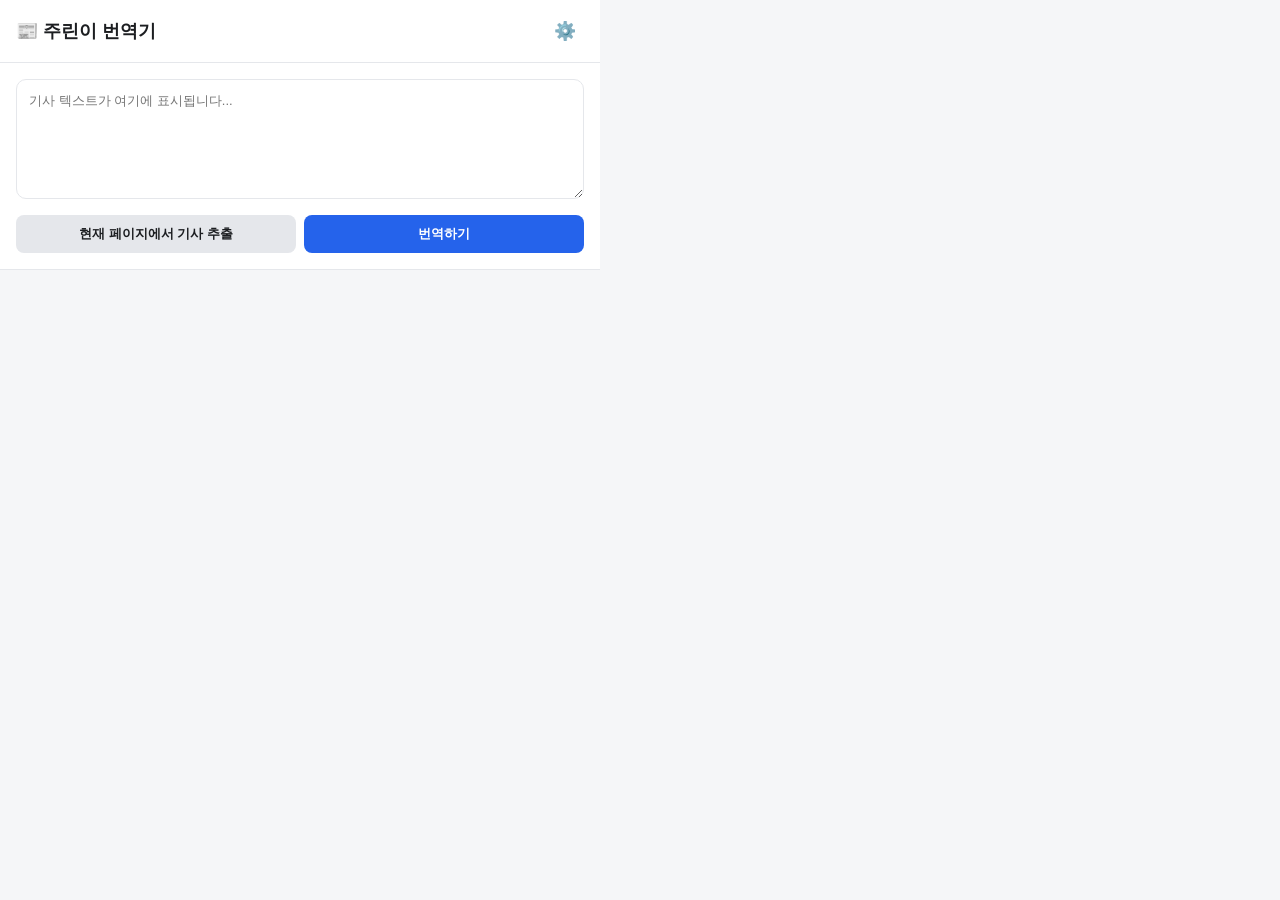
==== extension/popup.html @ 5e44c11f "Add Chrome/Edge browser extension for news translation Create full-featured extension allowing users" ====
<!DOCTYPE html>
<html lang="ko">
<head>
  <meta charset="UTF-8">
  <meta name="viewport" content="width=device-width, initial-scale=1.0">
  <title>주린이 뉴스 번역기</title>
  <link rel="stylesheet" href="popup.css">
</head>
<body>
  <div class="container">
    <div class="header">
      <h1>📰 주린이 번역기</h1>
      <div class="settings">
        <button id="settings-btn" class="settings-btn" title="설정">⚙️</button>
      </div>
    </div>

    <!-- 설정 패널 -->
    <div id="settings-panel" class="settings-panel" hidden>
      <div class="setting-item">
        <label>API 주소:</label>
        <input type="text" id="api-url" placeholder="https://api.example.com">
      </div>
      <div class="setting-item">
        <label>API 키:</label>
        <input type="password" id="api-key" placeholder="sk-...">
      </div>
      <div class="setting-actions">
        <button id="save-settings" class="btn btn-primary">저장</button>
        <button id="cancel-settings" class="btn btn-secondary">취소</button>
      </div>
    </div>

    <!-- 기사 입력 섹션 -->
    <div id="input-section" class="section">
      <textarea id="article-text" rows="6" placeholder="기사 텍스트가 여기에 표시됩니다..."></textarea>
      <div class="actions">
        <button id="extract-btn" class="btn btn-secondary">현재 페이지에서 기사 추출</button>
        <button id="translate-btn" class="btn btn-primary">번역하기</button>
      </div>
      <p id="error-msg" class="error" hidden></p>
      <p id="status-msg" class="status" hidden></p>
    </div>

    <!-- 결과 섹션 -->
    <div id="result-section" class="section" hidden>
      <div class="summary-card" id="summary-card" hidden>
        <h3>📌 세 줄 요약</h3>
        <p id="summary-text"></p>
      </div>
      <div id="sentences-container"></div>
    </div>
  </div>

  <script src="popup.js"></script>
</body>
</html>
---- extension/popup.css ----
* {
  box-sizing: border-box;
}

body {
  width: 600px;
  margin: 0;
  padding: 0;
  font-family: "Pretendard", "Apple SD Gothic Neo", "Noto Sans KR", "Malgun Gothic", sans-serif;
  background: #f5f6f8;
  color: #1c1e21;
}

.container {
  max-height: 800px;
  overflow-y: auto;
}

.header {
  display: flex;
  justify-content: space-between;
  align-items: center;
  padding: 16px;
  background: white;
  border-bottom: 1px solid #e5e7eb;
  position: sticky;
  top: 0;
  z-index: 10;
}

.header h1 {
  margin: 0;
  font-size: 18px;
  font-weight: 600;
}

.settings {
  display: flex;
  gap: 8px;
}

.settings-btn {
  background: none;
  border: none;
  font-size: 18px;
  cursor: pointer;
  padding: 4px 8px;
  border-radius: 6px;
  transition: background 0.2s;
}

.settings-btn:hover {
  background: #f3f4f6;
}

.settings-panel {
  padding: 16px;
  background: #fffbeb;
  border-bottom: 1px solid #fde68a;
  display: flex;
  flex-direction: column;
  gap: 12px;
}

.settings-panel[hidden] {
  display: none;
}

.setting-item {
  display: flex;
  flex-direction: column;
  gap: 6px;
}

.setting-item label {
  font-size: 13px;
  font-weight: 500;
  color: #6b7280;
}

.setting-item input {
  padding: 8px 12px;
  border: 1px solid #e5e7eb;
  border-radius: 8px;
  font-size: 13px;
  font-family: inherit;
}

.setting-item input:focus {
  outline: 2px solid #2563eb;
  border-color: transparent;
}

.setting-actions {
  display: flex;
  gap: 8px;
  margin-top: 8px;
}

.section {
  padding: 16px;
  background: white;
  border-bottom: 1px solid #e5e7eb;
}

.section[hidden] {
  display: none;
}

#article-text {
  width: 100%;
  border: 1px solid #e5e7eb;
  border-radius: 10px;
  padding: 12px;
  font-family: inherit;
  font-size: 13px;
  resize: vertical;
  min-height: 120px;
}

#article-text:focus {
  outline: 2px solid #2563eb;
  border-color: transparent;
}

.actions {
  display: flex;
  gap: 8px;
  margin-top: 12px;
}

.btn {
  flex: 1;
  padding: 10px 16px;
  border: none;
  border-radius: 8px;
  font-size: 13px;
  font-weight: 600;
  cursor: pointer;
  transition: opacity 0.2s;
}

.btn:disabled {
  opacity: 0.5;
  cursor: not-allowed;
}

.btn-primary {
  background: #2563eb;
  color: white;
}

.btn-primary:hover:not(:disabled) {
  background: #1d4ed8;
}

.btn-secondary {
  background: #e5e7eb;
  color: #1c1e21;
}

.btn-secondary:hover:not(:disabled) {
  background: #d1d5db;
}

.error {
  color: #d93025;
  font-size: 13px;
  margin: 10px 0 0;
  display: block;
}

.error[hidden] {
  display: none;
}

.status {
  color: #6b7280;
  font-size: 13px;
  margin: 10px 0 0;
  display: block;
  font-style: italic;
}

.status[hidden] {
  display: none;
}

.summary-card {
  background: #eff6ff;
  border: 1px solid #bfdbfe;
  border-radius: 10px;
  padding: 12px;
  margin-bottom: 12px;
}

.summary-card h3 {
  margin: 0 0 6px;
  font-size: 14px;
}

.summary-card p {
  margin: 0;
  font-size: 13px;
  line-height: 1.5;
}

.sentence-block {
  background: #f9fafb;
  border: 1px solid #e5e7eb;
  border-radius: 8px;
  padding: 12px;
  margin-bottom: 10px;
  font-size: 13px;
}

.sentence-original {
  color: #6b7280;
  font-size: 12px;
  margin-bottom: 6px;
  line-height: 1.4;
}

.sentence-easy {
  background: #eff6ff;
  border-radius: 6px;
  padding: 8px 10px;
  font-size: 13px;
  line-height: 1.5;
}

.sentence-easy::before {
  content: "🐣 ";
  margin-right: 2px;
}

.ticker {
  color: #2563eb;
  font-weight: 600;
  cursor: pointer;
  border-bottom: 1.5px solid rgba(37, 99, 235, 0.35);
}

.ticker:hover {
  background: #eff6ff;
}

.term {
  border-bottom: 1.5px dotted #b45309;
  color: #b45309;
  cursor: help;
}

/* 스크롤바 스타일 */
.container::-webkit-scrollbar {
  width: 8px;
}

.container::-webkit-scrollbar-track {
  background: #f5f6f8;
}

.container::-webkit-scrollbar-thumb {
  background: #d1d5db;
  border-radius: 4px;
}

.container::-webkit-scrollbar-thumb:hover {
  background: #9ca3af;
}
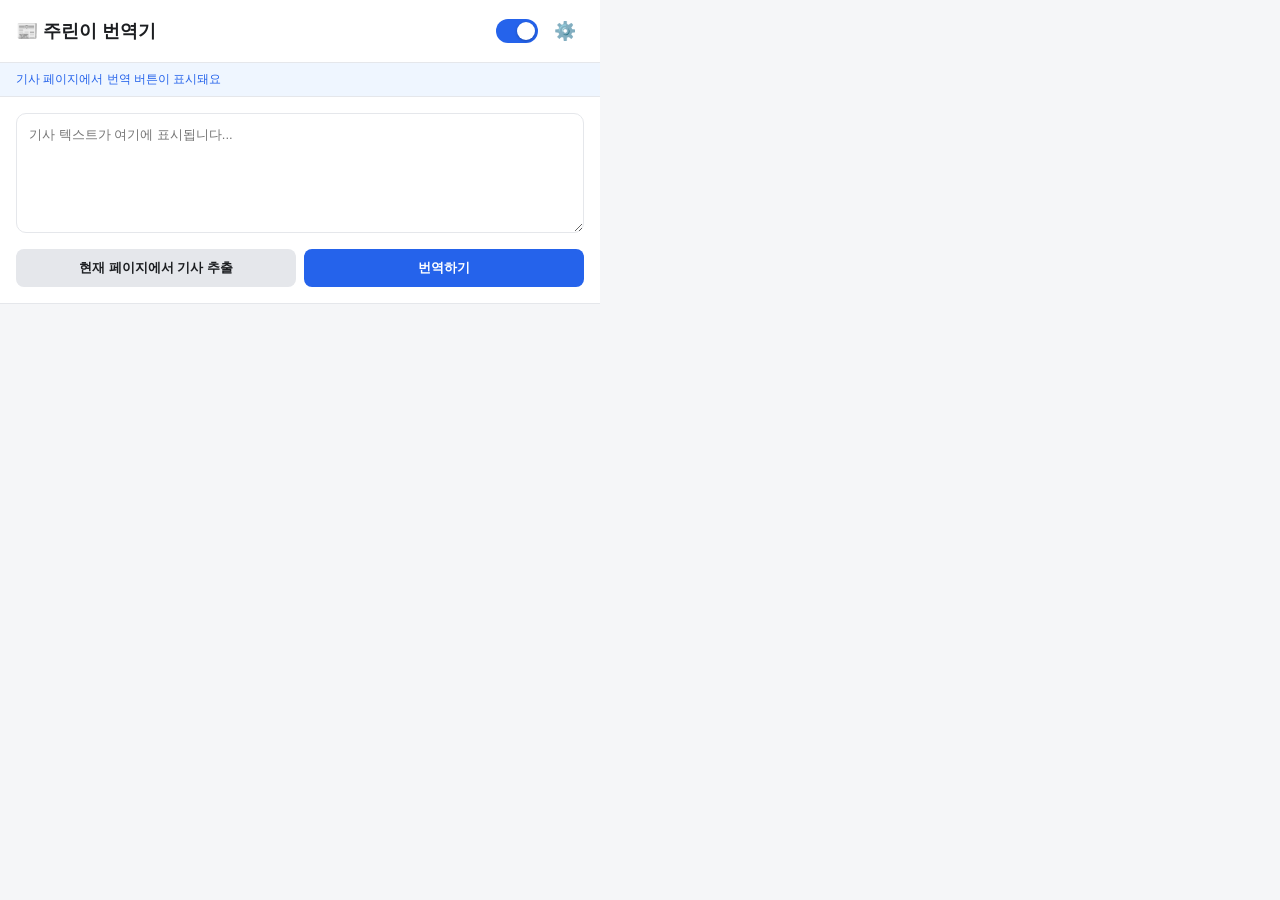
==== commit c07c1013: "Fix Gemini API failures and add extension on/off toggle Backend: - Call Gemini via REST directly, dr" ====
--- a/extension/popup.html
+++ b/extension/popup.html
@@ -11,9 +11,14 @@
     <div class="header">
       <h1>📰 주린이 번역기</h1>
       <div class="settings">
+        <label class="toggle" title="기사 페이지의 번역 버튼 켜기/끄기">
+          <input type="checkbox" id="enable-toggle" checked>
+          <span class="toggle-track"><span class="toggle-thumb"></span></span>
+        </label>
         <button id="settings-btn" class="settings-btn" title="설정">⚙️</button>
       </div>
     </div>
+    <p id="toggle-status" class="toggle-status">기사 페이지에서 번역 버튼이 표시돼요</p>
 
     <!-- 설정 패널 -->
     <div id="settings-panel" class="settings-panel" hidden>
--- a/extension/popup.css
+++ b/extension/popup.css
@@ -37,6 +37,61 @@
 .settings {
   display: flex;
   gap: 8px;
+  align-items: center;
+}
+
+/* 켜기/끄기 토글 스위치 */
+.toggle {
+  display: inline-flex;
+  align-items: center;
+  cursor: pointer;
+}
+
+.toggle input {
+  display: none;
+}
+
+.toggle-track {
+  width: 42px;
+  height: 24px;
+  background: #d1d5db;
+  border-radius: 999px;
+  position: relative;
+  transition: background 0.2s;
+}
+
+.toggle-thumb {
+  position: absolute;
+  top: 3px;
+  left: 3px;
+  width: 18px;
+  height: 18px;
+  background: #fff;
+  border-radius: 50%;
+  box-shadow: 0 1px 3px rgba(0, 0, 0, 0.25);
+  transition: left 0.2s;
+}
+
+.toggle input:checked + .toggle-track {
+  background: #2563eb;
+}
+
+.toggle input:checked + .toggle-track .toggle-thumb {
+  left: 21px;
+}
+
+.toggle-status {
+  margin: 0;
+  padding: 8px 16px;
+  background: #eff6ff;
+  color: #2563eb;
+  font-size: 12px;
+  border-bottom: 1px solid #e5e7eb;
+}
+
+.toggle-status.off {
+  background: #f3f4f6;
+  color: #6b7280;
 }
 
 .settings-btn {
